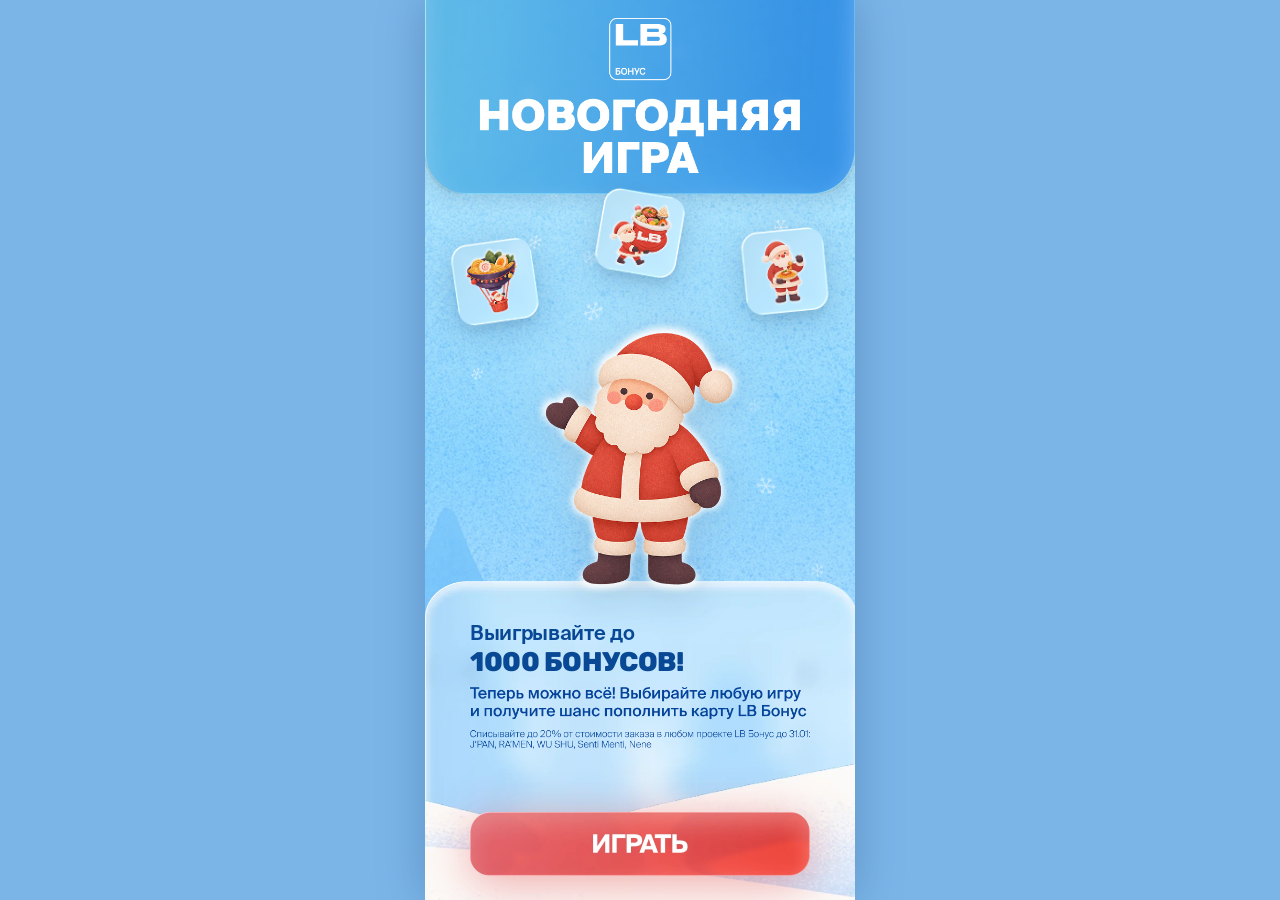
==== index.html @ f1775b4a "Initial commit: LB Bonus New Year Game Hub" ====
<!DOCTYPE html>
<html lang="ru">
<head>
    <meta charset="UTF-8">
    <meta name="viewport" content="width=device-width, initial-scale=1.0, maximum-scale=1.0, user-scalable=no, viewport-fit=cover">
    <meta name="apple-mobile-web-app-capable" content="yes">
    <meta name="apple-mobile-web-app-status-bar-style" content="black-translucent">
    <meta name="mobile-web-app-capable" content="yes">
    <meta name="theme-color" content="#7bb5e8">
    <title>Новогодняя Игра — LB Бонус</title>
    <link rel="stylesheet" href="style.css?v=1.0.0">
    <link rel="preconnect" href="https://fonts.googleapis.com" crossorigin>
    <link rel="preconnect" href="https://fonts.gstatic.com" crossorigin>
    <link rel="stylesheet" href="https://fonts.googleapis.com/css2?family=Rubik:wght@500;700;800;900&display=swap" media="print" onload="this.media='all'">
    <link rel="preload" as="image" href="assets/01_cover_bg.webp">
    <link rel="preload" as="image" href="assets/header_cover.png">
    <link rel="preload" as="image" href="assets/hub_santa.png">
    <link rel="preload" as="image" href="assets/card_runner_bg.png">
    <link rel="preload" as="image" href="assets/card_catcher_bg.png">
    <link rel="preload" as="image" href="assets/card_match3_bg.png">
</head>
<body>
    <div id="gameContainer">
        <!-- Общий фон неба -->
        <img id="bgSky" src="assets/01_cover_bg.webp" class="figma-bg-sky" alt="Фон неба">

        <!-- Ёлка (видна на втором экране выбора игр) -->
        <img id="bgFirTree" src="assets/rules_fir_tree.webp" class="hub-fir-tree hidden" alt="Новогодняя ёлка">

        <!-- Снежинки -->
        <canvas id="snowCanvas"></canvas>

        <!-- ЭКРАН 1: Обложка хаба -->
        <div id="coverScreen" class="screen cover-screen">
            <div class="cover-top-box">
                <img src="assets/header_cover.png" class="cover-ribbon-banner" alt="Новогодняя Игра — LB Бонус">
            </div>

            <div class="hub-hero-zone">
                <div class="hub-floating-icons">
                    <button class="hub-game-tile tile-left" type="button" data-game="runner" aria-label="Полёт на воке">
                        <img src="assets/icon_runner.png" alt="Полёт на воке">
                    </button>
                    <button class="hub-game-tile tile-center" type="button" data-game="catcher" aria-label="Мешок Деда Мороза">
                        <img src="assets/icon_catcher.png" alt="Мешок Деда Мороза">
                    </button>
                    <button class="hub-game-tile tile-right" type="button" data-game="match3" aria-label="Новогодний сет">
                        <img src="assets/icon_match3.png" alt="Новогодний сет">
                    </button>
                </div>

                <div class="hub-santa-wrapper">
                    <div class="santa-glow-circle"></div>
                    <img src="assets/hub_santa.png" class="hub-santa-img" alt="Дед Мороз">
                </div>
            </div>

            <div class="cover-bottom-plate-box">
                <img src="assets/cover_plate.webp" class="cover-plate-bg" alt="">
                <div class="cover-plate-content">
                    <div class="cover-text-group">
                        <div class="hub-bonus-headline">
                            <span class="headline-prefix">Выигрывайте до</span>
                            <span class="headline-amount">1000 БОНУСОВ!</span>
                        </div>
                        <img src="assets/hub_text_v2.png" class="hub-text-img" alt="Теперь можно всё! Выбирайте любую игру и получите шанс пополнить карту LB Бонус. Списывайте до 20% от стоимости заказа в любом проекте LB Бонус до 31.01: J'PAN, RA'MEN, WU SHU, Senti Menti, Nene">
                    </div>

                    <button id="playBtn" class="cover-play-btn" type="button" aria-label="ИГРАТЬ">
                        <img src="assets/cover_btn_play.webp" class="cover-play-btn-img" alt="ИГРАТЬ">
                    </button>
                </div>
            </div>
        </div>

        <!-- ЭКРАН 2: Свободная игра (выбор из 3 игр) -->
        <div id="selectScreen" class="screen select-screen hidden">
            <div class="select-top-banner">
                <h1 class="select-banner-title">СВОБОДНАЯ<br>ИГРА</h1>
            </div>

            <div class="select-cards-list">
                <!-- Карточка 1: Полёт на воке -->
                <div class="game-card" data-game="runner" role="button" tabindex="0" aria-label="Играть в Полёт на воке">
                    <img src="assets/card_runner_bg.png" class="game-card-bg" alt="Полёт на воке">
                    <img src="assets/char_runner.png" class="game-card-char char-runner" alt="">
                    <button class="game-card-play-btn" type="button" data-game="runner" aria-label="Играть">
                        <img src="assets/card_btn_play.png" alt="ИГРАТЬ">
                    </button>
                </div>

                <!-- Карточка 2: Мешок Деда Мороза -->
                <div class="game-card" data-game="catcher" role="button" tabindex="0" aria-label="Играть в Мешок Деда Мороза">
                    <img src="assets/card_catcher_bg.png" class="game-card-bg" alt="Мешок Деда Мороза">
                    <img src="assets/char_catcher.png" class="game-card-char char-catcher" alt="">
                    <button class="game-card-play-btn" type="button" data-game="catcher" aria-label="Играть">
                        <img src="assets/card_btn_play.png" alt="ИГРАТЬ">
                    </button>
                </div>

                <!-- Карточка 3: Новогодний сет -->
                <div class="game-card" data-game="match3" role="button" tabindex="0" aria-label="Играть в Новогодний сет">
                    <img src="assets/card_match3_bg.png" class="game-card-bg" alt="Новогодний сет">
                    <img src="assets/char_match3.png" class="game-card-char char-match3" alt="">
                    <button class="game-card-play-btn" type="button" data-game="match3" aria-label="Играть">
                        <img src="assets/card_btn_play.png" alt="ИГРАТЬ">
                    </button>
                </div>
            </div>
        </div>
    </div>

    <script src="app.js?v=1.0.0"></script>
</body>
</html>
---- style.css ----
@font-face {
    font-family: 'Suisse Intl';
    src: url('fonts/SuisseIntl-Regular.woff2') format('woff2'),
         url('fonts/SuisseIntl-Regular.woff') format('woff'),
         url('fonts/SuisseIntl-Regular.otf') format('opentype');
    font-weight: 400;
    font-style: normal;
    font-display: swap;
}

@font-face {
    font-family: 'Suisse Intl';
    src: url('fonts/SuisseIntl-Medium.woff2') format('woff2'),
         url('fonts/SuisseIntl-Medium.woff') format('woff'),
         url('fonts/SuisseIntl-Medium.otf') format('opentype');
    font-weight: 500;
    font-style: normal;
    font-display: swap;
}

@font-face {
    font-family: 'Suisse Intl';
    src: url('fonts/SuisseIntl-SemiBold.woff2') format('woff2'),
         url('fonts/SuisseIntl-SemiBold.woff') format('woff'),
         url('fonts/SuisseIntl-SemiBold.otf') format('opentype');
    font-weight: 600;
    font-style: normal;
    font-display: swap;
}

@font-face {
    font-family: 'Suisse Intl';
    src: url('fonts/SuisseIntl-Bold.woff2') format('woff2'),
         url('fonts/SuisseIntl-Bold.woff') format('woff'),
         url('fonts/SuisseIntl-Bold.otf') format('opentype');
    font-weight: 700;
    font-style: normal;
    font-display: swap;
}

* {
    box-sizing: border-box;
    margin: 0;
    padding: 0;
    user-select: none;
    -webkit-user-select: none;
    touch-action: manipulation;
}

.hidden {
    display: none !important;
}

html {
    width: 100%;
    height: 100%;
    overflow: hidden;
    background: #7bb5e8;
}

body {
    background: #7bb5e8;
    width: 100%;
    height: 100%;
    min-height: 100dvh;
    min-height: -webkit-fill-available;
    display: flex;
    justify-content: center;
    align-items: center;
    font-family: 'Suisse Intl', 'Rubik', sans-serif;
    overflow: hidden;
    color: #0b4a92;
    overscroll-behavior: none;
    -webkit-tap-highlight-color: transparent;
}

/* ========================================================
   Основной мобильный контейнер 390x844
   ======================================================== */
#gameContainer {
    position: relative;
    width: 100%;
    height: 100%;
    height: var(--app-height, 100dvh);
    max-height: var(--app-height, 100dvh);
    aspect-ratio: 390 / 844;
    max-width: min(430px, 100vw);
    background: #7bb5e8;
    overflow: hidden;
    margin: 0 auto;
    box-shadow: 0 0 45px rgba(10, 45, 90, 0.25);
}

.figma-bg-sky {
    position: absolute;
    inset: 0;
    width: 100%;
    height: 100%;
    object-fit: cover;
    object-position: center bottom;
    z-index: 1;
    pointer-events: none;
}

.hub-fir-tree {
    position: absolute;
    left: 0;
    bottom: 5.5%;
    width: 32%;
    height: auto;
    object-fit: contain;
    pointer-events: none;
    z-index: 2;
}

#snowCanvas {
    position: absolute;
    inset: 0;
    width: 100%;
    height: 100%;
    z-index: 3;
    pointer-events: none;
}

.screen {
    position: absolute;
    inset: 0;
    width: 100%;
    height: 100%;
    display: flex;
    flex-direction: column;
    align-items: center;
    z-index: 5;
    overflow: hidden;
    transition: opacity 0.28s ease-out;
}

/* ========================================================
   ЭКРАН 1: ОБЛОЖКА ХАБА
   ======================================================== */
.cover-screen {
    justify-content: space-between;
}

.cover-top-box {
    width: 100%;
    display: flex;
    justify-content: center;
    z-index: 6;
    flex-shrink: 0;
    pointer-events: none;
    overflow: hidden;
    border-radius: 0 0 36px 36px;
    box-shadow: 0 6px 18px rgba(10, 45, 90, 0.14);
}

.cover-ribbon-banner {
    width: 100%;
    height: clamp(160px, 21.5vh, 210px);
    object-fit: cover;
    object-position: center bottom;
    display: block;
}

/* Центральная зона с 3 иконками и Дедом Морозом */
.hub-hero-zone {
    position: relative;
    flex: 1;
    min-height: 0;
    width: 100%;
    display: flex;
    flex-direction: column;
    align-items: center;
    justify-content: flex-end;
    z-index: 10;
    pointer-events: none;
    margin-bottom: -24px;
}

.hub-floating-icons {
    position: relative;
    width: 100%;
    height: clamp(105px, 14vh, 130px);
    flex-shrink: 0;
    z-index: 11;
    pointer-events: none;
    margin-bottom: clamp(-14px, -1.6vh, -8px);
}

.hub-game-tile {
    position: absolute;
    background: transparent;
    border: none;
    padding: 0;
    cursor: pointer;
    pointer-events: auto;
    transition: transform 0.18s ease, filter 0.18s ease;
    -webkit-tap-highlight-color: transparent;
}

.hub-game-tile img {
    width: 100%;
    height: auto;
    display: block;
    filter: drop-shadow(0 8px 16px rgba(16, 65, 128, 0.22));
}

.hub-game-tile:active {
    transform: scale(0.94);
}

.tile-left {
    left: 4.5%;
    top: 34%;
    width: clamp(86px, 23.5vw, 102px);
    animation: tileFloatLeft 3.8s ease-in-out infinite;
}

.tile-center {
    left: 50%;
    top: -6%;
    transform: translateX(-50%);
    width: clamp(88px, 24vw, 104px);
    animation: tileFloatCenter 3.5s ease-in-out infinite;
}

.tile-right {
    right: 4.5%;
    top: 26%;
    width: clamp(86px, 23.5vw, 102px);
    animation: tileFloatRight 4.0s ease-in-out infinite;
}

@keyframes tileFloatLeft {
    0%, 100% { transform: translateY(0) rotate(0deg); }
    50% { transform: translateY(-5px) rotate(-1.5deg); }
}

@keyframes tileFloatCenter {
    0%, 100% { transform: translateX(-50%) translateY(0); }
    50% { transform: translateX(-50%) translateY(-6px); }
}

@keyframes tileFloatRight {
    0%, 100% { transform: translateY(0) rotate(0deg); }
    50% { transform: translateY(-5px) rotate(1.5deg); }
}

.hub-santa-wrapper {
    position: relative;
    width: 100%;
    flex: 1;
    min-height: 0;
    display: flex;
    justify-content: center;
    align-items: flex-end;
    z-index: 12;
}

.santa-glow-circle {
    position: absolute;
    bottom: 10%;
    width: clamp(220px, 32vh, 290px);
    height: clamp(220px, 32vh, 290px);
    border-radius: 50%;
    background: radial-gradient(circle, rgba(255, 255, 255, 0.55) 0%, rgba(200, 235, 255, 0.22) 50%, rgba(255, 255, 255, 0) 75%);
    filter: blur(14px);
    z-index: -1;
    animation: glowPulse 3.5s ease-in-out infinite alternate;
}

@keyframes glowPulse {
    0% { transform: scale(0.95); opacity: 0.72; }
    100% { transform: scale(1.08); opacity: 1; }
}

.hub-santa-img {
    max-width: min(260px, 64vw);
    max-height: 100%;
    width: auto;
    height: auto;
    object-fit: contain;
    filter: drop-shadow(0 8px 20px rgba(10, 45, 90, 0.16));
    animation: santaFloat 3.6s ease-in-out infinite;
    transform-origin: center bottom;
}

@keyframes santaFloat {
    0%, 100% { transform: translateY(0) rotate(0deg); }
    40% { transform: translateY(-4px) rotate(0.8deg); }
    75% { transform: translateY(-1px) rotate(-0.6deg); }
}

/* Нижняя плашка обложки */
.cover-bottom-plate-box {
    position: relative;
    width: 100%;
    height: clamp(260px, 35.5vh, 320px);
    flex-shrink: 0;
    z-index: 8;
    display: flex;
    flex-direction: column;
    align-items: center;
    justify-content: flex-end;
}

.cover-plate-bg {
    position: absolute;
    bottom: 0;
    left: 0;
    width: 100%;
    height: 100%;
    object-fit: fill;
    pointer-events: none;
}

.cover-plate-content {
    position: relative;
    z-index: 9;
    width: 100%;
    height: 100%;
    display: flex;
    flex-direction: column;
    align-items: center;
    justify-content: flex-start;
    padding: clamp(32px, 4.6vh, 44px) 22px calc(max(16px, env(safe-area-inset-bottom)) + 8px);
}

.cover-text-group {
    width: min(340px, 88vw);
    display: flex;
    flex-direction: column;
    align-items: flex-start;
    gap: clamp(8px, 1.2vh, 12px);
    margin-bottom: clamp(10px, 1.8vh, 16px);
}

.hub-bonus-headline {
    color: #084894;
    line-height: 1.05;
    letter-spacing: -0.02em;
    display: flex;
    align-items: baseline;
    flex-wrap: wrap;
    gap: 5px;
    width: 100%;
}

.headline-prefix {
    font-size: clamp(17px, 4.5vw, 20px);
    font-weight: 600;
}

.headline-amount {
    font-size: clamp(23px, 6.2vw, 27px);
    font-weight: 800;
    font-family: 'Rubik', 'Suisse Intl', sans-serif;
}

.hub-text-img {
    width: 100%;
    height: auto;
    display: block;
    object-fit: contain;
}

.cover-play-btn {
    background: transparent;
    border: none;
    outline: none;
    cursor: pointer;
    padding: 0;
    margin-top: auto;
    display: flex;
    justify-content: center;
    align-items: center;
    transition: transform 0.12s ease, filter 0.12s ease;
}

.cover-play-btn-img {
    width: min(340px, 88vw);
    height: auto;
    display: block;
    pointer-events: none;
    filter: drop-shadow(0 8px 24px rgba(220, 45, 45, 0.40));
}

.cover-play-btn:active {
    transform: scale(0.96);
    filter: brightness(0.95);
}

/* ========================================================
   ЭКРАН 2: СВОБОДНАЯ ИГРА (ВЫБОР ИГРЫ)
   ======================================================== */
.select-screen {
    justify-content: flex-start;
}

.select-top-banner {
    width: 100%;
    height: clamp(148px, 20vh, 188px);
    flex-shrink: 0;
    background: linear-gradient(180deg, #74b7f0 0%, #489ce9 55%, #308ae2 100%);
    border-radius: 0 0 36px 36px;
    box-shadow: 0 8px 22px rgba(10, 45, 90, 0.18), inset 0 -2px 0 rgba(255, 255, 255, 0.25);
    display: flex;
    align-items: center;
    justify-content: center;
    padding-top: max(18px, env(safe-area-inset-top));
    z-index: 6;
}

.select-banner-title {
    color: #ffffff;
    font-family: 'Rubik', 'Suisse Intl', sans-serif;
    font-weight: 900;
    font-size: clamp(30px, 8.2vw, 37px);
    line-height: 1.02;
    text-align: center;
    letter-spacing: 0.01em;
    text-shadow: 0 3px 10px rgba(10, 50, 110, 0.18);
}

.select-cards-list {
    width: 100%;
    flex: 1;
    min-height: 0;
    display: flex;
    flex-direction: column;
    justify-content: space-evenly;
    align-items: center;
    padding: clamp(14px, 2.2vh, 24px) 16px calc(max(16px, env(safe-area-inset-bottom)) + 14px);
    gap: clamp(12px, 1.8vh, 20px);
    z-index: 7;
}

.game-card {
    position: relative;
    width: min(348px, 90vw);
    aspect-ratio: 682 / 365;
    flex-shrink: 1;
    max-height: 29%;
    cursor: pointer;
    transition: transform 0.14s ease;
    -webkit-tap-highlight-color: transparent;
}

.game-card:active {
    transform: scale(0.98);
}

.game-card-bg {
    width: 100%;
    height: 100%;
    object-fit: fill;
    display: block;
    border-radius: 22px;
    filter: drop-shadow(0 8px 20px rgba(14, 58, 118, 0.18));
}

.game-card-char {
    position: absolute;
    pointer-events: none;
    object-fit: contain;
    z-index: 2;
    filter: drop-shadow(0 6px 12px rgba(10, 45, 90, 0.16));
}

.char-runner {
    left: -2.5%;
    top: -8%;
    height: 105%;
    width: auto;
}

.char-catcher {
    left: -3%;
    top: -1%;
    height: 97%;
    width: auto;
}

.char-match3 {
    left: 2%;
    top: -6%;
    height: 104%;
    width: auto;
}

.game-card-play-btn {
    position: absolute;
    right: 4.5%;
    bottom: 10%;
    width: 52%;
    background: transparent;
    border: none;
    padding: 0;
    cursor: pointer;
    z-index: 3;
    transition: transform 0.12s ease;
}

.game-card-play-btn img {
    width: 100%;
    height: auto;
    display: block;
    pointer-events: none;
}

.game-card-play-btn:active {
    transform: scale(0.95);
}

/* Компактные экраны (iPhone SE и низкие вьюпорты) */
@media (max-height: 700px) {
    .cover-ribbon-banner {
        height: 145px;
    }
    .cover-bottom-plate-box {
        height: 245px;
    }
    .cover-plate-content {
        padding-top: 26px;
    }
    .hub-floating-icons {
        height: 92px;
    }
    .select-top-banner {
        height: 128px;
    }
}
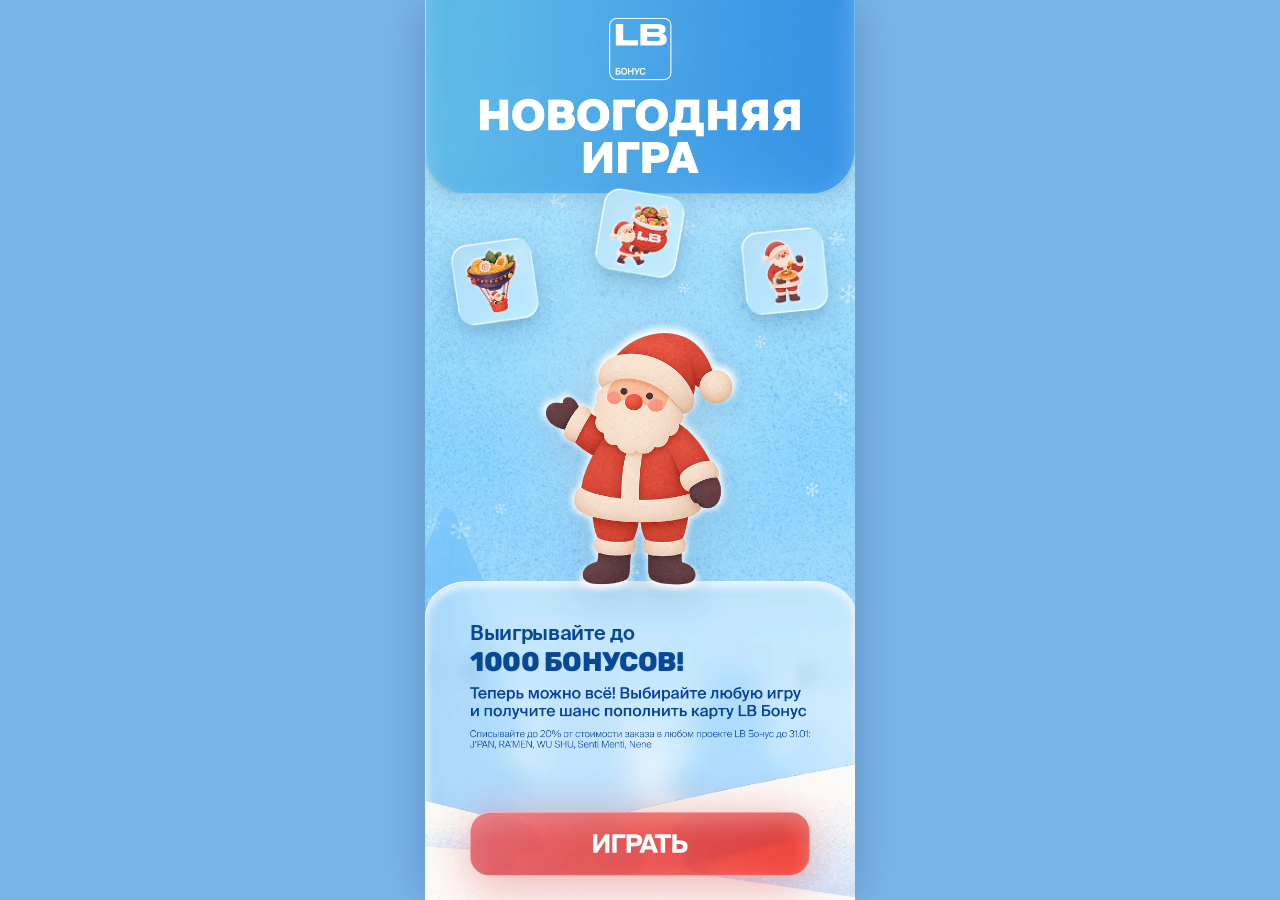
==== commit 1bf6028e: "Use 1000-bonus game versions and align screen 2 cards" ====
--- a/index.html
+++ b/index.html
@@ -8,7 +8,7 @@
     <meta name="mobile-web-app-capable" content="yes">
     <meta name="theme-color" content="#7bb5e8">
     <title>Новогодняя Игра — LB Бонус</title>
-    <link rel="stylesheet" href="style.css?v=1.0.0">
+    <link rel="stylesheet" href="style.css?v=1.0.1">
     <link rel="preconnect" href="https://fonts.googleapis.com" crossorigin>
     <link rel="preconnect" href="https://fonts.gstatic.com" crossorigin>
     <link rel="stylesheet" href="https://fonts.googleapis.com/css2?family=Rubik:wght@500;700;800;900&display=swap" media="print" onload="this.media='all'">
--- a/style.css
+++ b/style.css
@@ -468,31 +468,31 @@
 }
 
 .char-runner {
-    left: -2.5%;
-    top: -8%;
-    height: 105%;
+    left: 4%;
+    top: 5%;
+    height: 88%;
     width: auto;
 }
 
 .char-catcher {
-    left: -3%;
-    top: -1%;
-    height: 97%;
+    left: 3%;
+    top: 10%;
+    height: 80%;
     width: auto;
 }
 
 .char-match3 {
-    left: 2%;
-    top: -6%;
-    height: 104%;
+    left: 5.5%;
+    top: 7%;
+    height: 86%;
     width: auto;
 }
 
 .game-card-play-btn {
     position: absolute;
-    right: 4.5%;
-    bottom: 10%;
-    width: 52%;
+    left: 33.5%;
+    bottom: 1%;
+    width: 68.4%;
     background: transparent;
     border: none;
     padding: 0;
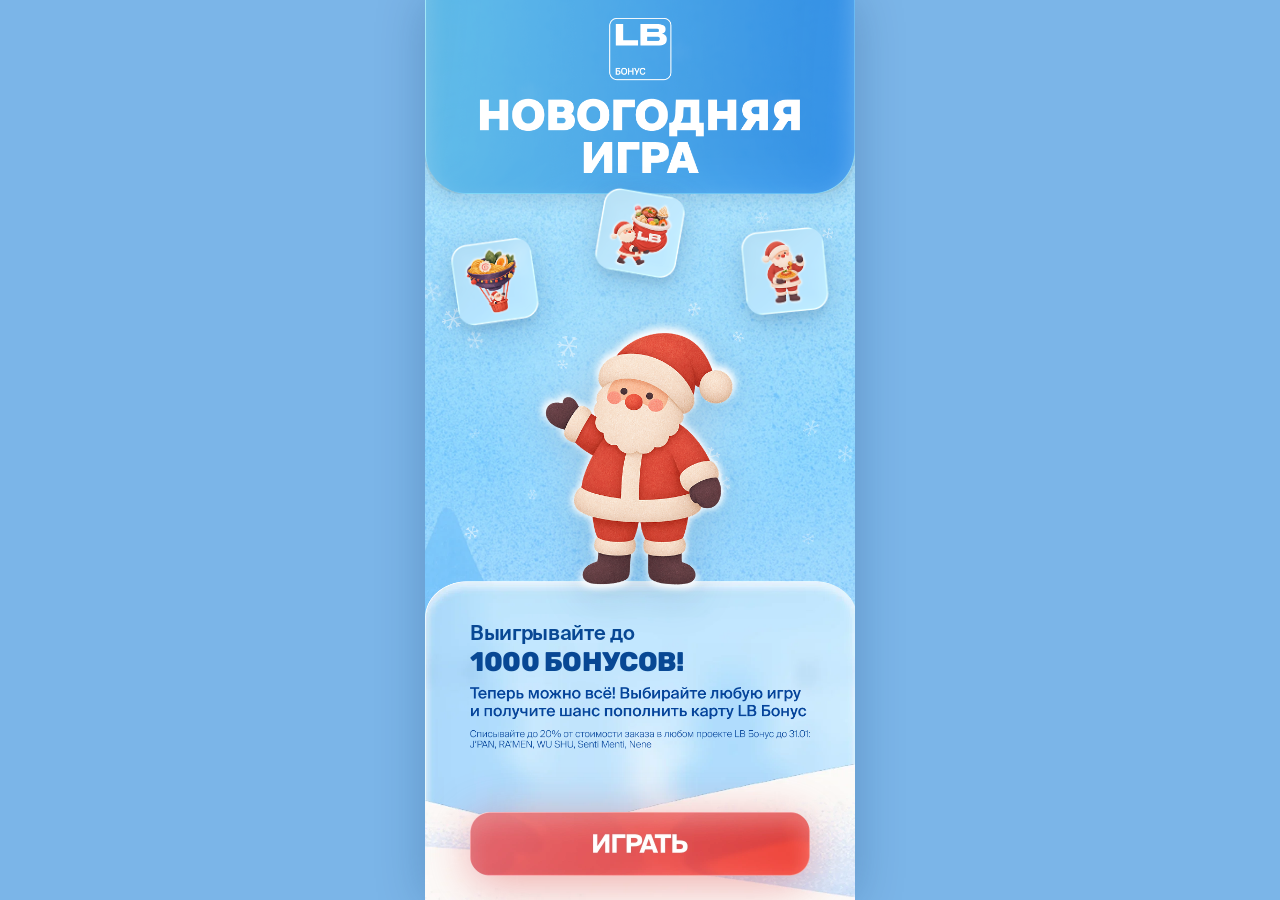
==== commit 60308fd9: "Refine screen 2 button size, shift wok Santa left, add char animations" ====
--- a/index.html
+++ b/index.html
@@ -8,7 +8,7 @@
     <meta name="mobile-web-app-capable" content="yes">
     <meta name="theme-color" content="#7bb5e8">
     <title>Новогодняя Игра — LB Бонус</title>
-    <link rel="stylesheet" href="style.css?v=1.0.1">
+    <link rel="stylesheet" href="style.css?v=1.0.2">
     <link rel="preconnect" href="https://fonts.googleapis.com" crossorigin>
     <link rel="preconnect" href="https://fonts.gstatic.com" crossorigin>
     <link rel="stylesheet" href="https://fonts.googleapis.com/css2?family=Rubik:wght@500;700;800;900&display=swap" media="print" onload="this.media='all'">
--- a/style.css
+++ b/style.css
@@ -465,13 +465,22 @@
     object-fit: contain;
     z-index: 2;
     filter: drop-shadow(0 6px 12px rgba(10, 45, 90, 0.16));
+    animation: cardCharFloat 3.6s ease-in-out infinite;
+    transform-origin: center center;
+}
+
+@keyframes cardCharFloat {
+    0%, 100% { transform: translateY(0) rotate(0deg); }
+    45% { transform: translateY(-4px) rotate(1deg); }
+    80% { transform: translateY(-1px) rotate(-0.8deg); }
 }
 
 .char-runner {
-    left: 4%;
+    left: 1.5%;
     top: 5%;
     height: 88%;
     width: auto;
+    animation-delay: 0s;
 }
 
 .char-catcher {
@@ -479,6 +488,7 @@
     top: 10%;
     height: 80%;
     width: auto;
+    animation-delay: -1.2s;
 }
 
 .char-match3 {
@@ -486,13 +496,14 @@
     top: 7%;
     height: 86%;
     width: auto;
+    animation-delay: -2.4s;
 }
 
 .game-card-play-btn {
     position: absolute;
-    left: 33.5%;
-    bottom: 1%;
-    width: 68.4%;
+    left: 35.5%;
+    bottom: 2.5%;
+    width: 63.5%;
     background: transparent;
     border: none;
     padding: 0;
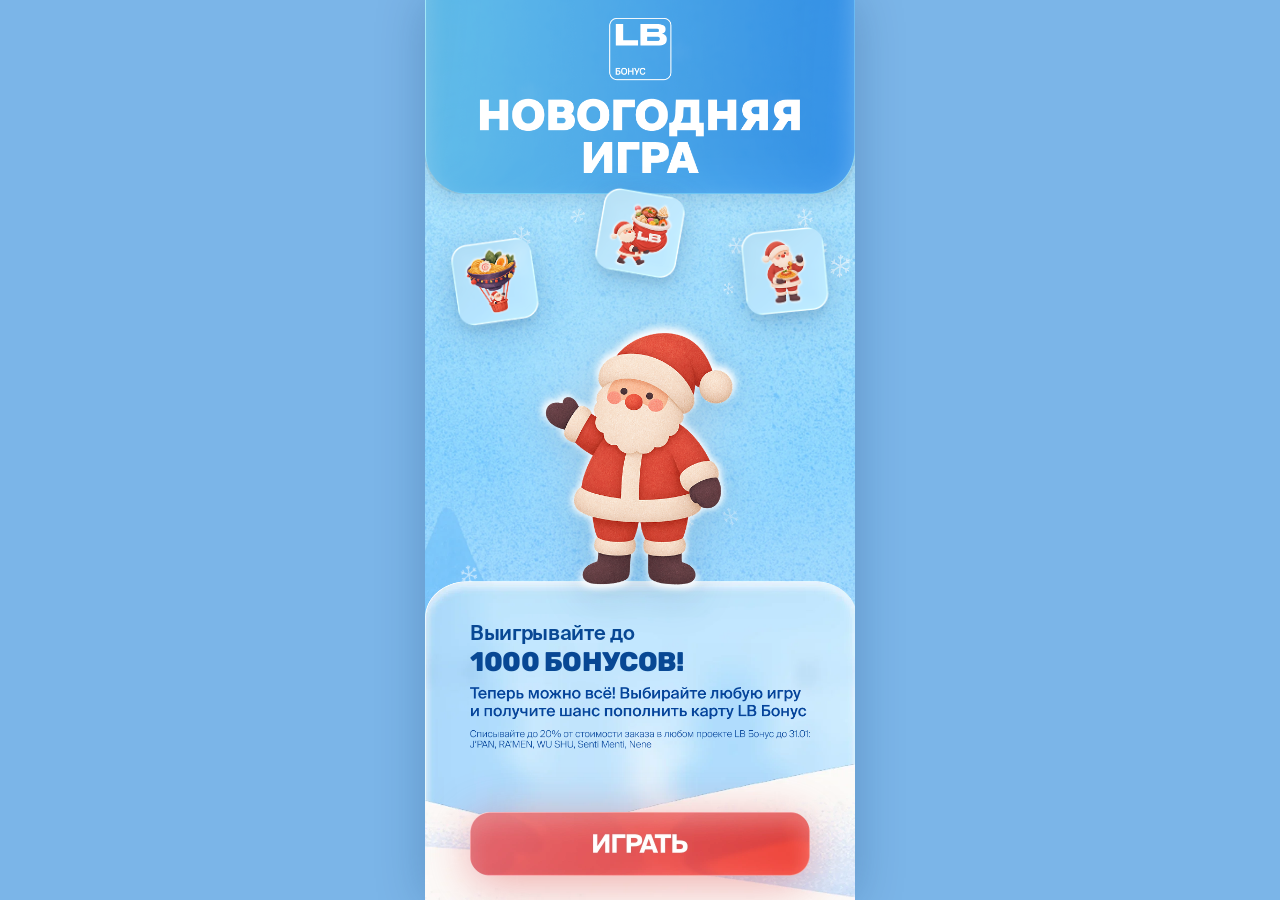
==== commit 75ca3706: "Tighten spacing between cards on screen 2 to match mockup" ====
--- a/index.html
+++ b/index.html
@@ -8,7 +8,7 @@
     <meta name="mobile-web-app-capable" content="yes">
     <meta name="theme-color" content="#7bb5e8">
     <title>Новогодняя Игра — LB Бонус</title>
-    <link rel="stylesheet" href="style.css?v=1.0.2">
+    <link rel="stylesheet" href="style.css?v=1.0.3">
     <link rel="preconnect" href="https://fonts.googleapis.com" crossorigin>
     <link rel="preconnect" href="https://fonts.gstatic.com" crossorigin>
     <link rel="stylesheet" href="https://fonts.googleapis.com/css2?family=Rubik:wght@500;700;800;900&display=swap" media="print" onload="this.media='all'">
--- a/style.css
+++ b/style.css
@@ -428,19 +428,19 @@
     min-height: 0;
     display: flex;
     flex-direction: column;
-    justify-content: space-evenly;
-    align-items: center;
-    padding: clamp(14px, 2.2vh, 24px) 16px calc(max(16px, env(safe-area-inset-bottom)) + 14px);
-    gap: clamp(12px, 1.8vh, 20px);
+    justify-content: flex-start;
+    align-items: center;
+    padding: clamp(18px, 3vh, 28px) 16px calc(max(12px, env(safe-area-inset-bottom)) + 10px);
+    gap: clamp(8px, 1.3vh, 12px);
     z-index: 7;
 }
 
 .game-card {
     position: relative;
-    width: min(348px, 90vw);
+    width: min(356px, 91.5vw);
     aspect-ratio: 682 / 365;
     flex-shrink: 1;
-    max-height: 29%;
+    max-height: 31%;
     cursor: pointer;
     transition: transform 0.14s ease;
     -webkit-tap-highlight-color: transparent;
